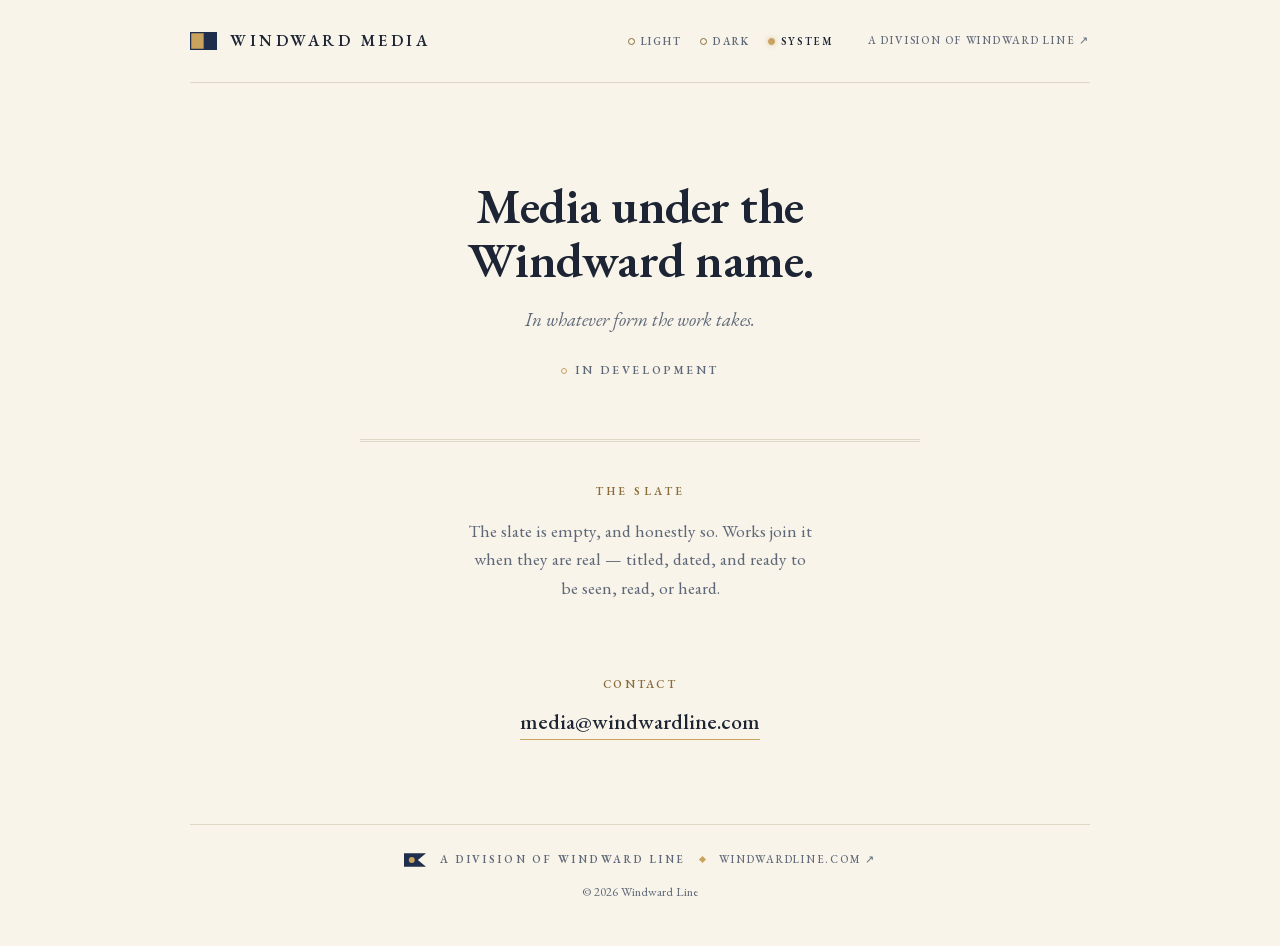
==== index.html @ f5aef92c "feat: launch windwardline-media — the Masthead and the Slate" ====
<!DOCTYPE html>
<html lang="en">
<head>
<meta charset="utf-8">
<meta name="viewport" content="width=device-width, initial-scale=1">
<title>Windward Media</title>
<meta name="description" content="Windward Media is the production division of Windward Line. Media under the Windward name, in whatever form the work takes.">
<script src="script.js"></script>
<link rel="preload" href="fonts/EBGaramond-Roman.woff2" as="font" type="font/woff2" crossorigin>
<link rel="preload" href="fonts/EBGaramond-Italic.woff2" as="font" type="font/woff2" crossorigin>
<link rel="stylesheet" href="style.css">
<link rel="icon" href="favicon.ico" sizes="32x32">
<link rel="icon" href="favicon.svg" type="image/svg+xml">
<link rel="apple-touch-icon" href="apple-touch-icon.png">
</head>
<body>

<header class="top">
  <span class="brand">
    <svg class="kflag" width="27" height="18" viewBox="0 0 30 20" role="img" aria-label="Windward Media flag">
      <rect x="0.7" y="0.7" width="14.3" height="18.6" fill="#c9a25e"/>
      <rect x="15" y="0.7" width="14.3" height="18.6" fill="#202e4d"/>
      <rect class="mount" x="0.7" y="0.7" width="28.6" height="18.6" fill="none" stroke-width="1.4"/>
    </svg>
    <span class="brand-name">Windward Media</span>
  </span>
  <div class="top-right">
    <div class="lamp" role="group" aria-label="Lamp">
      <button class="lamp-opt" type="button" data-set-theme="light" aria-pressed="false">Light</button>
      <button class="lamp-opt" type="button" data-set-theme="dark" aria-pressed="false">Dark</button>
      <button class="lamp-opt" type="button" data-set-theme="system" aria-pressed="true">System</button>
    </div>
    <a class="top-link" href="https://windwardline.com" target="_blank" rel="noopener">A division of Windward Line ↗</a>
  </div>
</header>

<main>
  <section class="hero" aria-label="Windward Media">
    <h1 class="hero-h1">Media under the Windward name.</h1>
    <p class="hero-sub">In whatever form the work takes.</p>
    <p class="hero-status"><span class="dot" aria-hidden="true"></span>In Development</p>
  </section>

  <section class="slate" aria-label="The slate">
    <h2 class="slate-label">The Slate</h2>
    <p class="slate-note">The slate is empty, and honestly so. Works join it when they are
    real — titled, dated, and ready to be seen, read, or heard.</p>
  </section>
</main>

<section class="contact" aria-label="Contact">
  <h2 class="contact-label">Contact</h2>
  <a class="contact-link" href="mailto:media@windwardline.com?subject=%5BWindward%20Media%5D%20Contact">media@windwardline.com</a>
</section>

<footer class="foot">
  <span class="plate">
    <svg class="hflag" width="22" height="14" viewBox="0 0 34 21" aria-hidden="true">
      <path class="f" d="M0 0 H34 L21.5 10.5 L34 21 H0 Z"/>
      <circle class="d" cx="12" cy="10.5" r="4.6"/>
    </svg>
    <span class="plate-text">A division of Windward Line</span>
    <span class="plate-diamond" aria-hidden="true"></span>
    <a class="plate-link" href="https://windwardline.com" target="_blank" rel="noopener">windwardline.com&nbsp;↗</a>
  </span>
  <span class="foot-copy">© 2026 Windward Line</span>
</footer>

</body>
</html>
---- style.css ----
/* Windward Media — the Masthead and the Slate. Spec: docs/superpowers/specs/2026-07-27-media-masthead-slate-design.md */

:root {
  color-scheme: light dark;
  --g: #f8f4ea;
  --ink: #1d2433;
  --mut: #5f6878;
  --line: #ded7c6;
  --gold: #c9a25e;
  --gold-ink: #8a6b39;
  --kf-stroke: #202e4d;
  --hf-fill: #202e4d;
  --hf-stroke: transparent;
  --hf-sw: 0;
  --hf-dot: #c9a25e;
}

@media (prefers-color-scheme: dark) {
  :root {
  --g: #111527;
  --ink: #e8e5da;
  --mut: #99a0b0;
  --line: rgba(232, 229, 218, 0.14);
  --gold: #c9a25e;
  --gold-ink: #d9bd85;
  --kf-stroke: #d9bd85;
  --hf-fill: transparent;
  --hf-stroke: #d9bd85;
  --hf-sw: 1.6;
  --hf-dot: #d9bd85;
  }
}

/* The lamp: a stored choice outranks the OS preference */
:root[data-theme="light"] {
  --g: #f8f4ea;
  --ink: #1d2433;
  --mut: #5f6878;
  --line: #ded7c6;
  --gold: #c9a25e;
  --gold-ink: #8a6b39;
  --kf-stroke: #202e4d;
  --hf-fill: #202e4d;
  --hf-stroke: transparent;
  --hf-sw: 0;
  --hf-dot: #c9a25e;
}
:root[data-theme="dark"] {
  --g: #111527;
  --ink: #e8e5da;
  --mut: #99a0b0;
  --line: rgba(232, 229, 218, 0.14);
  --gold: #c9a25e;
  --gold-ink: #d9bd85;
  --kf-stroke: #d9bd85;
  --hf-fill: transparent;
  --hf-stroke: #d9bd85;
  --hf-sw: 1.6;
  --hf-dot: #d9bd85;
}

@font-face {
  font-family: "EB Garamond";
  font-style: normal;
  font-weight: 400 800;
  font-display: swap;
  src: url(fonts/EBGaramond-Roman.woff2) format("woff2");
}
@font-face {
  font-family: "EB Garamond";
  font-style: italic;
  font-weight: 400;
  font-display: swap;
  src: url(fonts/EBGaramond-Italic.woff2) format("woff2");
}

* { box-sizing: border-box; margin: 0; }

body {
  font-family: "EB Garamond", Georgia, serif;
  background: var(--g);
  color: var(--ink);
  line-height: 1.6;
  -webkit-font-smoothing: antialiased;
  max-width: 960px;
  margin: 0 auto;
  padding: 0 30px;
}

/* flags — division fields are constant; only the mount flips (flag law) */
.kflag .mount { stroke: var(--kf-stroke); }
.hflag .f { fill: var(--hf-fill); stroke: var(--hf-stroke); stroke-width: var(--hf-sw); }
.hflag .d { fill: var(--hf-dot); }

/* top bar */
.top {
  display: flex;
  align-items: center;
  justify-content: space-between;
  gap: 18px;
  padding: 26px 0;
  border-bottom: 1px solid var(--line);
}
.brand { display: flex; align-items: center; gap: 13px; }
.brand-name {
  font-weight: 600;
  font-size: 16px;
  letter-spacing: 0.22em;
  text-transform: uppercase;
  white-space: nowrap;
}
.top-right { display: flex; align-items: center; gap: 26px; flex-wrap: wrap; justify-content: flex-end; }
.top-link {
  font-size: 11px;
  font-weight: 500;
  letter-spacing: 0.16em;
  color: var(--mut);
  text-decoration: none;
  text-transform: uppercase;
  white-space: nowrap;
}
.top-link:hover { color: var(--gold-ink); }

/* the lamp */
.lamp { display: flex; align-items: center; gap: 2px; }
.lamp-opt {
  display: flex;
  align-items: center;
  gap: 6px;
  background: none;
  border: none;
  padding: 8px 8px;
  cursor: pointer;
  font-family: "EB Garamond", Georgia, serif;
  font-size: 10.5px;
  font-weight: 600;
  letter-spacing: 0.18em;
  text-transform: uppercase;
  color: var(--mut);
}
.lamp-opt::before {
  content: "";
  width: 5px;
  height: 5px;
  border-radius: 50%;
  border: 1px solid var(--gold-ink);
  flex: none;
}
.lamp-opt:hover { color: var(--gold-ink); }
.lamp-opt:focus-visible { outline: 2px solid var(--gold); outline-offset: 3px; }
.lamp-opt[aria-pressed="true"] { color: var(--ink); }
.lamp-opt[aria-pressed="true"]::before {
  background: var(--gold);
  border-color: var(--gold);
  box-shadow: 0 0 5px rgba(201, 162, 94, 0.55);
}

/* masthead hero — the one centered page in the family */
.hero { padding: 96px 0 58px; text-align: center; }
.hero-h1 {
  font-weight: 600;
  font-size: clamp(32px, 5.2vw, 50px);
  line-height: 1.08;
  letter-spacing: -0.01em;
  text-wrap: balance;
  max-width: 15ch;
  margin: 0 auto;
}
.hero-sub {
  margin-top: 18px;
  font-size: 19px;
  font-style: italic;
  color: var(--mut);
}
.hero-status {
  margin-top: 26px;
  display: inline-flex;
  align-items: center;
  gap: 8px;
  font-size: 11.5px;
  font-weight: 600;
  letter-spacing: 0.22em;
  text-transform: uppercase;
  color: var(--mut);
}
.hero-status .dot {
  width: 6px;
  height: 6px;
  border-radius: 50%;
  border: 1px solid var(--gold);
  flex: none;
}

/* the slate */
.slate {
  border-top: 3px double var(--line);
  max-width: 560px;
  margin: 0 auto;
  padding: 40px 0 8px;
  text-align: center;
}
.slate-label {
  font-size: 11.5px;
  font-weight: 600;
  letter-spacing: 0.28em;
  text-transform: uppercase;
  color: var(--gold-ink);
}
.slate-note {
  margin-top: 16px;
  font-size: 17.5px;
  line-height: 1.65;
  color: var(--mut);
  max-width: 44ch;
  margin-left: auto;
  margin-right: auto;
}

/* contact */
.contact { padding: 64px 0 20px; text-align: center; }
.contact-label {
  font-size: 11.5px;
  font-weight: 600;
  letter-spacing: 0.2em;
  text-transform: uppercase;
  color: var(--gold-ink);
}
.contact-link {
  display: inline-block;
  margin-top: 10px;
  font-size: 22px;
  font-weight: 500;
  color: var(--ink);
  text-decoration: none;
  border-bottom: 1px solid var(--gold);
}
.contact-link:hover { color: var(--gold-ink); }
.contact-link:focus-visible { outline: 2px solid var(--gold); outline-offset: 3px; }

/* footer */
.foot {
  margin-top: 64px;
  border-top: 1px solid var(--line);
  padding: 26px 0 44px;
  display: flex;
  flex-direction: column;
  gap: 14px;
  align-items: center;
}
.plate { display: flex; align-items: center; gap: 14px; flex-wrap: wrap; justify-content: center; }
.plate-text {
  font-weight: 600;
  font-size: 11px;
  letter-spacing: 0.26em;
  text-transform: uppercase;
  color: var(--mut);
}
.plate-diamond {
  width: 5px;
  height: 5px;
  background: var(--gold);
  transform: rotate(45deg);
  flex: none;
}
.plate-link {
  font-size: 11px;
  font-weight: 500;
  letter-spacing: 0.16em;
  text-transform: uppercase;
  color: var(--mut);
  text-decoration: none;
}
.plate-link:hover { color: var(--gold-ink); }
.foot-copy { font-size: 12.5px; color: var(--mut); }
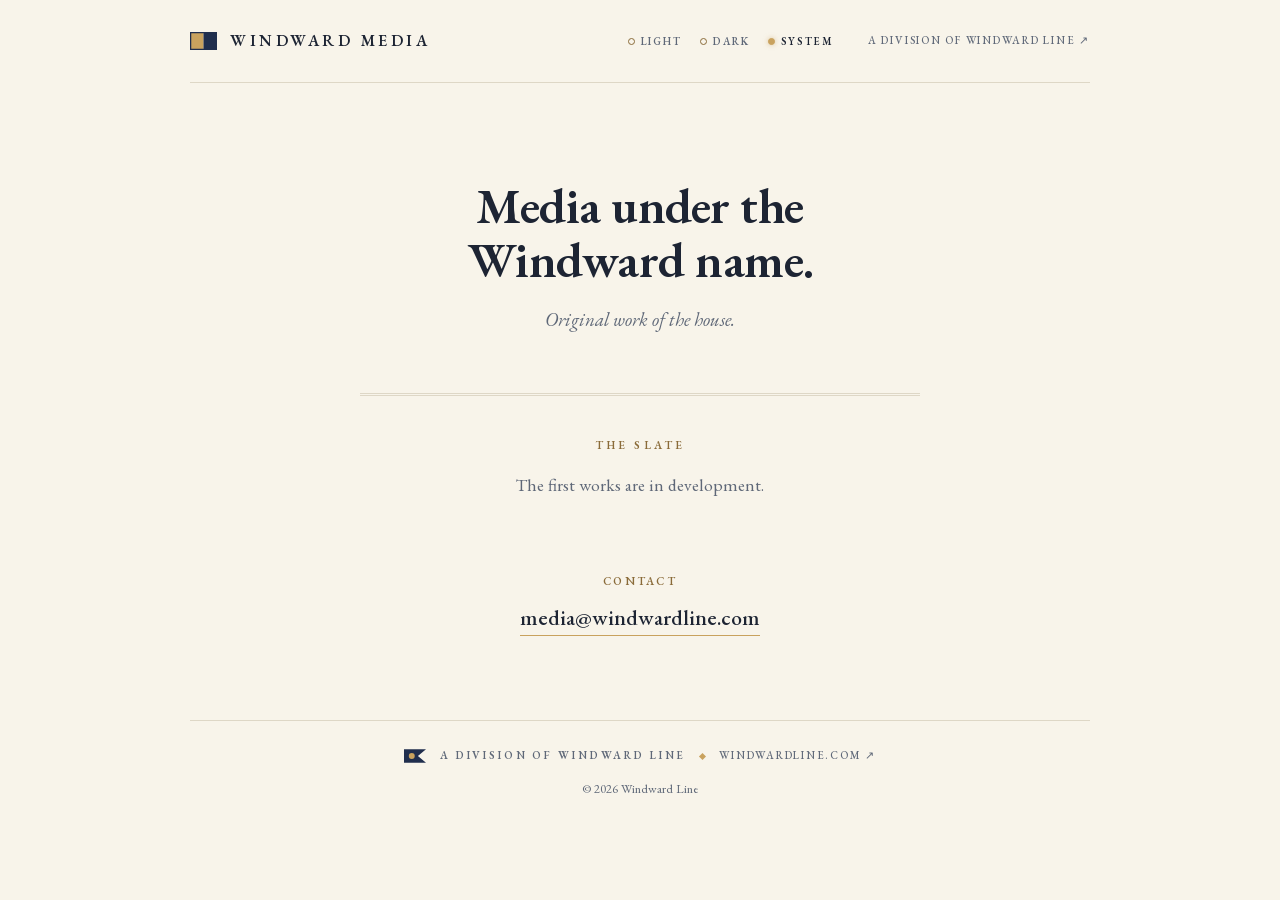
==== commit a1736963: "feat: masthead copy revision — status moves to the slate - Hero: 'Original work of the house.' repla" ====
--- a/index.html
+++ b/index.html
@@ -4,7 +4,7 @@
 <meta charset="utf-8">
 <meta name="viewport" content="width=device-width, initial-scale=1">
 <title>Windward Media</title>
-<meta name="description" content="Windward Media is the production division of Windward Line. Media under the Windward name, in whatever form the work takes.">
+<meta name="description" content="Windward Media is the production division of Windward Line. Original work of the house. The first works are in development.">
 <script src="script.js"></script>
 <link rel="preload" href="fonts/EBGaramond-Roman.woff2" as="font" type="font/woff2" crossorigin>
 <link rel="preload" href="fonts/EBGaramond-Italic.woff2" as="font" type="font/woff2" crossorigin>
@@ -37,14 +37,12 @@
 <main>
   <section class="hero" aria-label="Windward Media">
     <h1 class="hero-h1">Media under the Windward name.</h1>
-    <p class="hero-sub">In whatever form the work takes.</p>
-    <p class="hero-status"><span class="dot" aria-hidden="true"></span>In Development</p>
+    <p class="hero-sub">Original work of the house.</p>
   </section>
 
   <section class="slate" aria-label="The slate">
     <h2 class="slate-label">The Slate</h2>
-    <p class="slate-note">The slate is empty, and honestly so. Works join it when they are
-    real — titled, dated, and ready to be seen, read, or heard.</p>
+    <p class="slate-note">The first works are in development.</p>
   </section>
 </main>
 
--- a/style.css
+++ b/style.css
@@ -172,24 +172,6 @@
   font-style: italic;
   color: var(--mut);
 }
-.hero-status {
-  margin-top: 26px;
-  display: inline-flex;
-  align-items: center;
-  gap: 8px;
-  font-size: 11.5px;
-  font-weight: 600;
-  letter-spacing: 0.22em;
-  text-transform: uppercase;
-  color: var(--mut);
-}
-.hero-status .dot {
-  width: 6px;
-  height: 6px;
-  border-radius: 50%;
-  border: 1px solid var(--gold);
-  flex: none;
-}
 
 /* the slate */
 .slate {
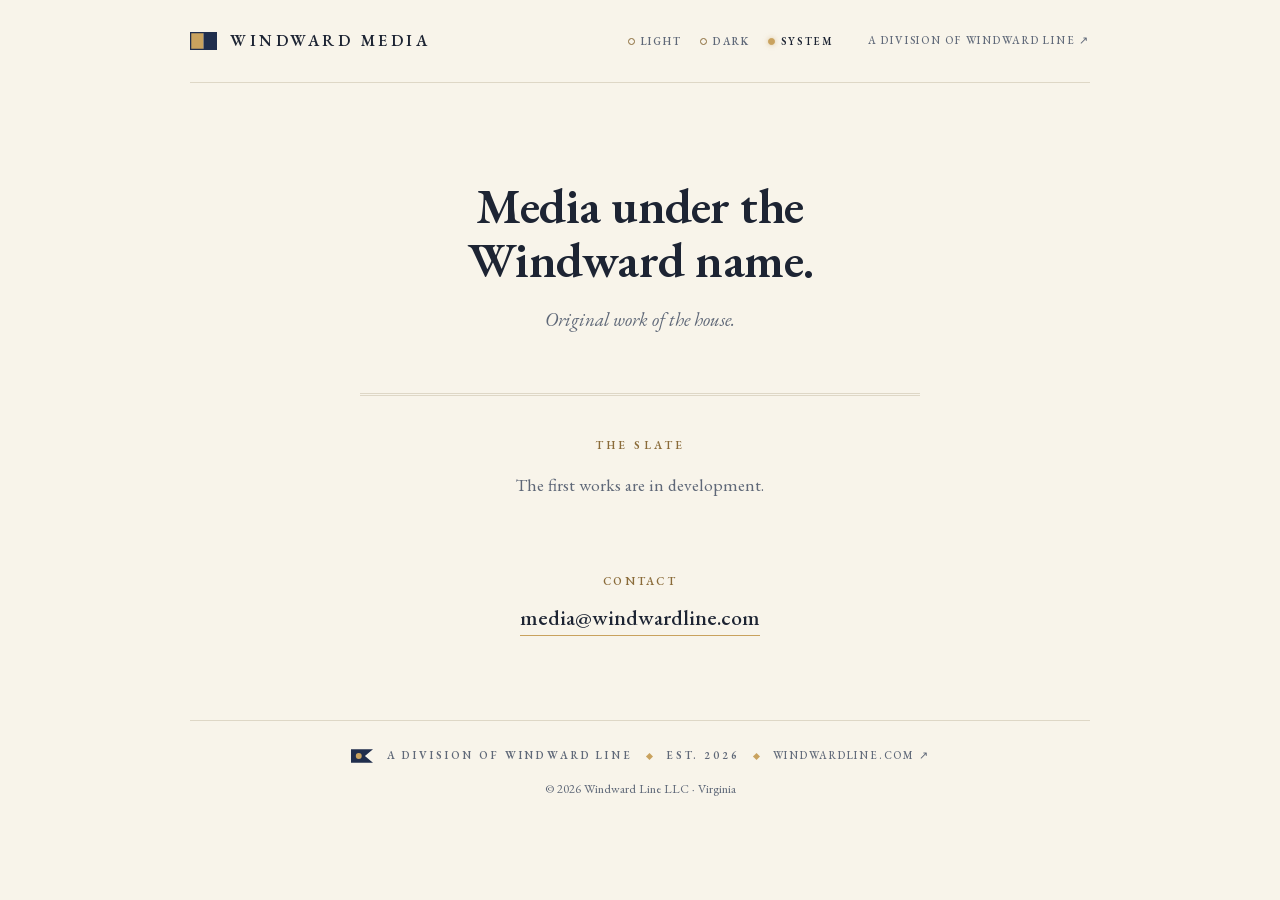
==== commit ce044fcc: "feat: the house shows its papers — Est. 2026 on the plate, LLC · Virginia in the copyright" ====
--- a/index.html
+++ b/index.html
@@ -59,9 +59,11 @@
     </svg>
     <span class="plate-text">A division of Windward Line</span>
     <span class="plate-diamond" aria-hidden="true"></span>
+    <span class="plate-text">Est. 2026</span>
+    <span class="plate-diamond" aria-hidden="true"></span>
     <a class="plate-link" href="https://windwardline.com" target="_blank" rel="noopener">windwardline.com&nbsp;↗</a>
   </span>
-  <span class="foot-copy">© 2026 Windward Line</span>
+  <span class="foot-copy">© 2026 Windward Line LLC · Virginia</span>
 </footer>
 
 </body>
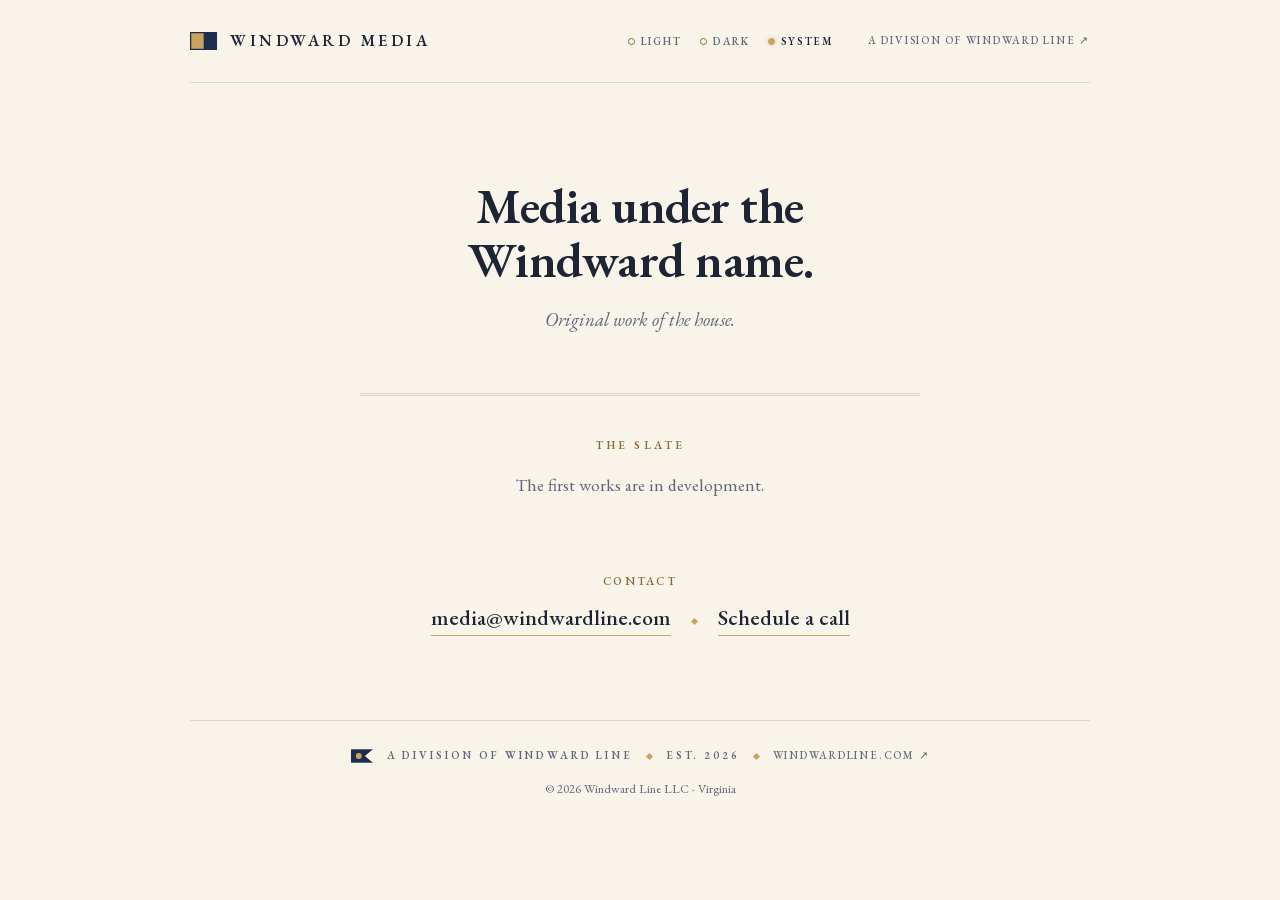
==== commit 44281051: "fix: contact separator and inline schedule email - Gold diamond separator between the contact email " ====
--- a/index.html
+++ b/index.html
@@ -49,6 +49,8 @@
 <section class="contact" aria-label="Contact">
   <h2 class="contact-label">Contact</h2>
   <a class="contact-link" href="mailto:media@windwardline.com?subject=%5BWindward%20Media%5D%20Contact">media@windwardline.com</a>
+  <span class="contact-sep" aria-hidden="true"></span>
+  <a class="contact-link" href="/schedule">Schedule&nbsp;a&nbsp;call</a>
 </section>
 
 <footer class="foot">
--- a/style.css
+++ b/style.css
@@ -254,3 +254,10 @@
 }
 .plate-link:hover { color: var(--gold-ink); }
 .foot-copy { font-size: 12.5px; color: var(--mut); }
+
+/* the gangway (scheduling) */
+a.brand { text-decoration: none; color: inherit; }
+.sched { max-width: 900px; margin: 0 auto; padding: 10px 30px 8px; }
+.sched-frame { display: block; width: 100%; height: 780px; border: 1px solid var(--line); background: #ffffff; }
+.contact-sep { display: inline-block; width: 5px; height: 5px; background: var(--gold); transform: rotate(45deg); margin: 0 18px; vertical-align: middle; }
+.hero-sub a { color: inherit; text-decoration: underline; text-underline-offset: 4px; }
